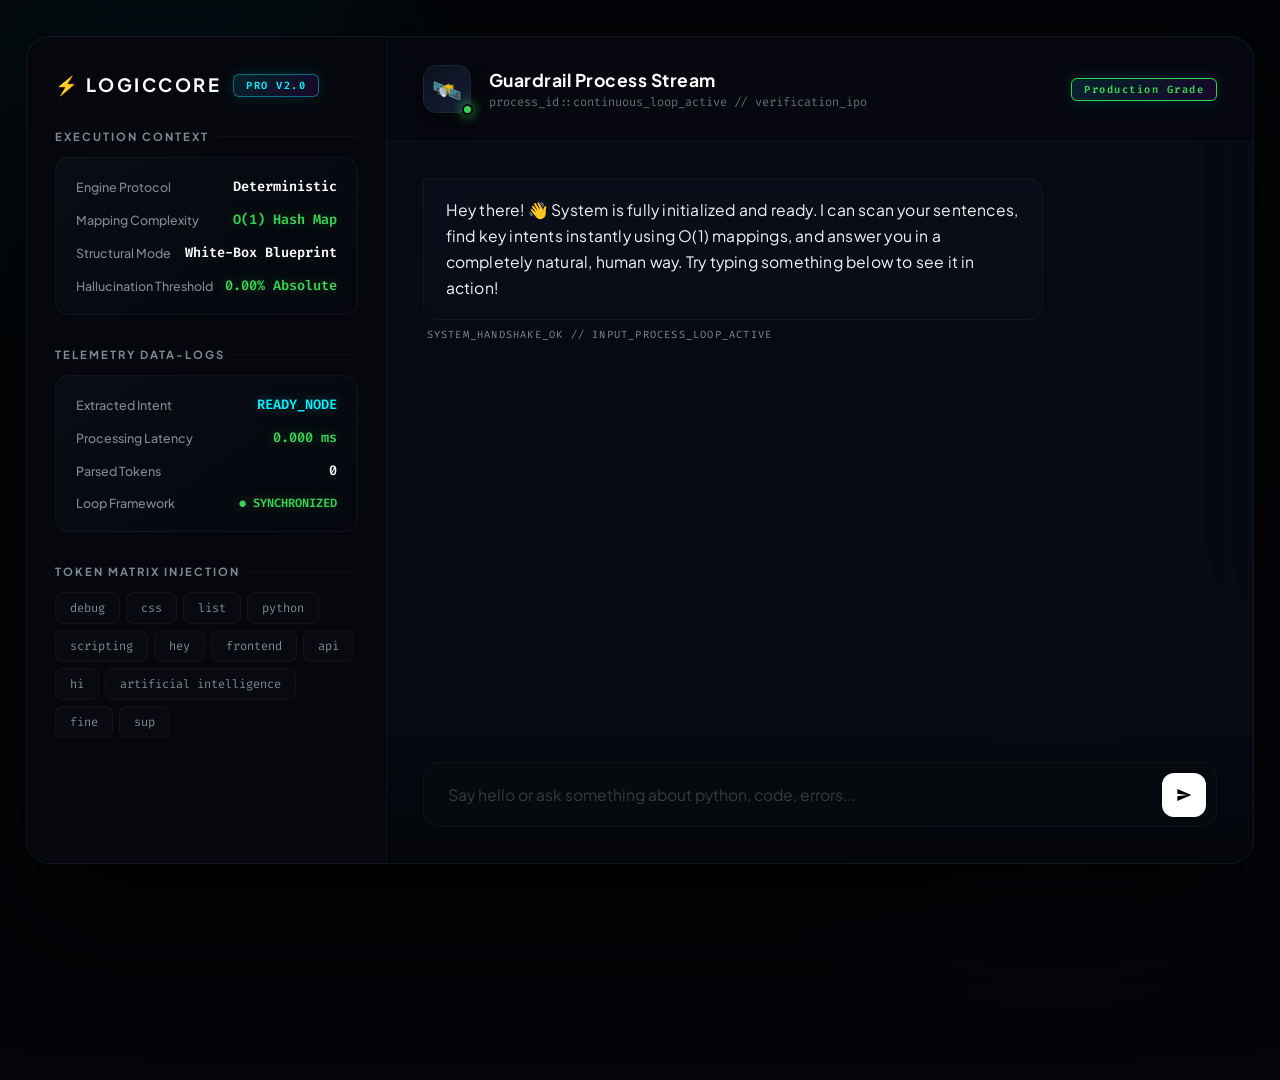
==== index.html @ 9fa25ec0 "Add files via upload" ====
<!DOCTYPE html>
<html lang="en">
<head>
    <meta charset="UTF-8">
    <meta name="viewport" content="width=device-width, initial-scale=1.0">
    <title>LogicCore AI Pro — Next-Gen Guardrail Hub</title>
    <link rel="preconnect" href="https://fonts.googleapis.com">
    <link rel="preconnect" href="https://fonts.gstatic.com" crossorigin>
    <link href="https://fonts.googleapis.com/css2?family=Fira+Code:wght@400;500;600&family=Plus+Jakarta+Sans:wght@300;400;500;600;700&display=swap" rel="stylesheet">
    
    <style>
        :root {
            --bg-deep: #030508;
            --surface-panel: rgba(10, 15, 26, 0.75);
            --border-line: rgba(255, 255, 255, 0.04);
            --neon-cyan: #00f3ff;
            --neon-purple: #9d00ff;
            --neon-green: #39d353;
            --text-ghost: #f0f4f8;
            --text-dim: #7d8997;
            --font-main: 'Plus Jakarta Sans', sans-serif;
            --font-mono: 'Fira Code', monospace;
        }

        * {
            box-sizing: border-box;
            margin: 0;
            padding: 0;
            font-family: var(--font-main);
        }

        body {
            background-color: var(--bg-deep);
            color: var(--text-ghost);
            height: 100vh;
            display: flex;
            align-items: center;
            justify-content: center;
            overflow: hidden;
            position: relative;
        }

        /* Ambient Dynamic Floating Aura Gradients */
        .ambient-glow-1 {
            position: absolute;
            width: 600px;
            height: 600px;
            background: radial-gradient(circle, rgba(0, 243, 255, 0.06) 0%, rgba(0,0,0,0) 70%);
            top: -20%;
            left: -10%;
            pointer-events: none;
            animation: floatingGlow 12s infinite alternate ease-in-out;
        }

        .ambient-glow-2 {
            position: absolute;
            width: 700px;
            height: 700px;
            background: radial-gradient(circle, rgba(157, 0, 255, 0.04) 0%, rgba(0,0,0,0) 70%);
            bottom: -20%;
            right: -10%;
            pointer-events: none;
            animation: floatingGlow 15s infinite alternate-reverse ease-in-out;
        }

        @keyframes floatingGlow {
            0% { transform: translateY(0) scale(1); }
            100% { transform: translateY(40px) scale(1.1); }
        }

        .premium-dashboard-wrapper {
            position: relative;
            z-index: 2;
            width: 96vw;
            height: 92vh;
            max-width: 1600px;
            background: var(--surface-panel);
            backdrop-filter: blur(40px);
            border: 1px solid var(--border-line);
            border-radius: 24px;
            display: flex;
            box-shadow: 0 50px 120px rgba(0, 0, 0, 0.9), inset 0 1px 2px rgba(255,255,255,0.05);
            overflow: hidden;
        }

        /* ─── SIDEBAR ARCHITECTURE PANEL ─── */
        .sidebar {
            width: 360px;
            border-right: 1px solid var(--border-line);
            background: rgba(5, 7, 12, 0.9);
            display: flex;
            flex-direction: column;
            padding: 36px 28px;
            gap: 32px;
        }

        .brand-header h2 {
            font-size: 1.15rem;
            font-weight: 700;
            letter-spacing: 2.5px;
            text-transform: uppercase;
            color: #fff;
            display: flex;
            align-items: center;
            gap: 12px;
        }

        .pro-badge {
            background: linear-gradient(135deg, rgba(0, 243, 255, 0.12) 0%, rgba(157, 0, 255, 0.12) 100%);
            color: var(--neon-cyan);
            border: 1px solid rgba(0, 243, 255, 0.4);
            padding: 4px 12px;
            font-size: 0.65rem;
            font-family: var(--font-mono);
            border-radius: 6px;
            font-weight: 600;
            letter-spacing: 1.5px;
            box-shadow: 0 0 15px rgba(0, 243, 255, 0.15);
        }

        .section-title {
            font-size: 0.7rem;
            color: var(--text-dim);
            font-weight: 700;
            text-transform: uppercase;
            letter-spacing: 2px;
            margin-bottom: 14px;
            display: flex;
            align-items: center;
            gap: 8px;
        }

        .section-title::after {
            content: '';
            flex: 1;
            height: 1px;
            background: rgba(255,255,255,0.03);
        }

        .telemetry-card {
            background: linear-gradient(145deg, rgba(14, 20, 33, 0.4) 0%, rgba(8, 11, 18, 0.3) 100%);
            border: 1px solid var(--border-line);
            border-radius: 14px;
            padding: 20px;
            display: flex;
            flex-direction: column;
            gap: 16px;
            transition: all 0.4s cubic-bezier(0.16, 1, 0.3, 1);
        }

        .telemetry-card:hover {
            border-color: rgba(0, 243, 255, 0.25);
            background: rgba(14, 20, 33, 0.55);
            box-shadow: 0 10px 30px rgba(0,0,0,0.3);
        }

        .telemetry-row {
            display: flex;
            justify-content: space-between;
            align-items: center;
        }

        .t-label {
            font-size: 0.78rem;
            color: var(--text-dim);
            font-weight: 500;
        }

        .t-value {
            font-family: var(--font-mono);
            font-size: 0.85rem;
            color: #fff;
            font-weight: 600;
        }

        .t-value.cyan { color: var(--neon-cyan); text-shadow: 0 0 12px rgba(0, 243, 255, 0.35); }
        .t-value.green { color: var(--neon-green); text-shadow: 0 0 12px rgba(57, 211, 83, 0.35); }

        .token-matrix {
            display: flex;
            flex-wrap: wrap;
            gap: 6px;
        }

        .matrix-chip {
            background: rgba(255, 255, 255, 0.015);
            border: 1px solid var(--border-line);
            padding: 7px 14px;
            font-size: 0.75rem;
            border-radius: 8px;
            color: var(--text-dim);
            font-family: var(--font-mono);
            cursor: pointer;
            transition: all 0.25s cubic-bezier(0.16, 1, 0.3, 1);
        }

        .matrix-chip:hover {
            border-color: var(--neon-cyan);
            color: #fff;
            background: rgba(0, 243, 255, 0.04);
            transform: translateY(-2px);
            box-shadow: 0 0 15px rgba(0, 243, 255, 0.1);
        }

        /* ─── MAIN CONSOLE CONTAINER ─── */
        .main-console {
            flex: 1;
            display: flex;
            flex-direction: column;
            background: rgba(4, 6, 9, 0.15);
        }

        .console-header {
            padding: 28px 36px;
            border-bottom: 1px solid var(--border-line);
            display: flex;
            align-items: center;
            justify-content: space-between;
            background: rgba(5, 7, 12, 0.4);
        }

        .console-profile-block {
            display: flex;
            align-items: center;
            gap: 18px;
        }

        .avatar-frame {
            width: 48px;
            height: 48px;
            background: linear-gradient(135deg, #0b111e 0%, #131d33 100%);
            border: 1px solid rgba(255, 255, 255, 0.06);
            border-radius: 14px;
            display: flex;
            align-items: center;
            justify-content: center;
            font-size: 1.5rem;
            position: relative;
            box-shadow: 0 8px 20px rgba(0,0,0,0.4);
        }

        .live-status-dot {
            position: absolute;
            bottom: -3px;
            right: -3px;
            width: 11px;
            height: 11px;
            background: var(--neon-green);
            border-radius: 50%;
            border: 2.5px solid #05070c;
            box-shadow: 0 0 12px var(--neon-green);
        }

        .console-title-text h1 {
            font-size: 1.1rem;
            color: #fff;
            font-weight: 700;
            letter-spacing: 0.5px;
        }

        .console-subtitle {
            font-size: 0.75rem;
            color: var(--text-dim);
            font-family: var(--font-mono);
            margin-top: 3px;
            opacity: 0.8;
        }

        /* HIGH-END CONVERSATION BLOCKS */
        .streams-scroll-area {
            flex: 1;
            padding: 36px;
            overflow-y: auto;
            display: flex;
            flex-direction: column;
            gap: 32px;
        }

        /* Premium Minimalist Scrollbar Customization */
        .streams-scroll-area::-webkit-scrollbar { width: 5px; }
        .streams-scroll-area::-webkit-scrollbar-track { background: transparent; }
        .streams-scroll-area::-webkit-scrollbar-thumb { background: rgba(255,255,255,0.03); border-radius: 20px; }
        .streams-scroll-area::-webkit-scrollbar-thumb:hover { background: rgba(255,255,255,0.08); }

        .message-node {
            display: flex;
            flex-direction: column;
            max-width: 78%;
            opacity: 0;
            transform: translateY(16px);
            animation: smoothReveal 0.45s cubic-bezier(0.16, 1, 0.3, 1) forwards;
        }

        @keyframes smoothReveal {
            to { opacity: 1; transform: translateY(0); }
        }

        .message-node.bot-stream { align-self: flex-start; }
        .message-node.user-stream { align-self: flex-end; max-width: 68%; }

        .bubble-elite {
            padding: 18px 22px;
            border-radius: 16px;
            font-size: 0.98rem;
            line-height: 1.65;
            letter-spacing: 0.2px;
        }

        .bot-stream .bubble-elite {
            background: linear-gradient(180deg, rgba(16, 23, 38, 0.45) 0%, rgba(11, 16, 26, 0.45) 100%);
            border: 1px solid var(--border-line);
            color: var(--text-ghost);
            border-top-left-radius: 4px;
        }

        .user-stream .bubble-elite {
            background: #ffffff;
            color: #030508;
            font-weight: 500;
            border-top-right-radius: 4px;
            box-shadow: 0 15px 40px rgba(255,255,255,0.04);
        }

        .node-meta {
            font-family: var(--font-mono);
            font-size: 0.65rem;
            color: var(--text-dim);
            text-transform: uppercase;
            letter-spacing: 1.2px;
            margin-top: 8px;
            padding: 0 4px;
        }
        .user-stream .node-meta { align-self: flex-end; }

        /* FLUID RUNTIME LOADING DOTS */
        .runtime-loader-wrapper {
            display: none;
            align-self: flex-start;
            padding: 18px 22px;
            background: rgba(16, 23, 38, 0.25);
            border: 1px solid var(--border-line);
            border-radius: 16px;
            border-top-left-radius: 4px;
            gap: 7px;
            margin-left: 36px;
            margin-bottom: 20px;
        }

        .runtime-pulse-dot {
            width: 5px;
            height: 5px;
            background: var(--neon-cyan);
            border-radius: 50%;
            animation: runtimePulse 1.2s infinite ease-in-out both;
        }
        .runtime-pulse-dot:nth-child(2) { animation-delay: 0.2s; }
        .runtime-pulse-dot:nth-child(3) { animation-delay: 0.4s; }

        @keyframes runtimePulse {
            0%, 100% { transform: scale(0.8); opacity: 0.3; }
            50% { transform: scale(1.4); opacity: 1; box-shadow: 0 0 10px var(--neon-cyan); }
        }

        /* ─── PREMIUM CONTROL HOVER BOX ─── */
        .console-input-dock {
            padding: 36px;
            background: linear-gradient(180deg, transparent 0%, rgba(3, 5, 8, 0.85) 100%);
        }

        .expensive-input-panel {
            background: #06090e;
            border: 1px solid var(--border-line);
            border-radius: 16px;
            display: flex;
            align-items: center;
            padding: 8px 10px 8px 24px;
            transition: all 0.4s cubic-bezier(0.16, 1, 0.3, 1);
        }

        .expensive-input-panel:focus-within {
            border-color: rgba(0, 243, 255, 0.35);
            box-shadow: 0 0 40px rgba(0, 243, 255, 0.04), inset 0 1px 1px rgba(255,255,255,0.01);
            transform: translateY(-3px);
        }

        .expensive-input-panel input {
            flex: 1;
            background: transparent;
            border: none;
            outline: none;
            color: #fff;
            font-size: 0.98rem;
            padding: 14px 0;
            font-weight: 400;
        }

        .expensive-input-panel input::placeholder {
            color: rgba(255, 255, 255, 0.2);
        }

        .premium-trigger-btn {
            background: #ffffff;
            border: none;
            color: #000000;
            cursor: pointer;
            width: 44px;
            height: 44px;
            display: flex;
            align-items: center;
            justify-content: center;
            border-radius: 12px;
            transition: all 0.25s ease;
        }

        .premium-trigger-btn:hover {
            background: var(--neon-cyan);
            box-shadow: 0 0 20px rgba(0, 243, 255, 0.3);
            transform: scale(1.03);
        }

        .premium-trigger-btn svg {
            transition: transform 0.25s cubic-bezier(0.16, 1, 0.3, 1);
        }

        .premium-trigger-btn:hover svg {
            transform: translate(2px, -2px) scale(1.05);
        }
    </style>
</head>
<body>

    <div class="ambient-glow-1"></div>
    <div class="ambient-glow-2"></div>

    <div class="premium-dashboard-wrapper">
        <aside class="sidebar">
            <div class="brand-header">
                <h2>⚡ LogicCore <span class="pro-badge">PRO v2.0</span></h2>
            </div>
            
            <div>
                <div class="section-title">Execution Context</div>
                <div class="telemetry-card">
                    <div class="telemetry-row"><span class="t-label">Engine Protocol</span><span class="t-value">Deterministic</span></div>
                    <div class="telemetry-row"><span class="t-label">Mapping Complexity</span><span class="t-value green">O(1) Hash Map</span></div>
                    <div class="telemetry-row"><span class="t-label">Structural Mode</span><span class="t-value">White-Box Blueprint</span></div>
                    <div class="telemetry-row"><span class="t-label">Hallucination Threshold</span><span class="t-value green">0.00% Absolute</span></div>
                </div>
            </div>

            <div>
                <div class="section-title">Telemetry Data-Logs</div>
                <div class="telemetry-card">
                    <div class="telemetry-row"><span class="t-label">Extracted Intent</span><span class="t-value cyan" id="activeIntent">READY_NODE</span></div>
                    <div class="telemetry-row"><span class="t-label">Processing Latency</span><span class="t-value green" id="activeLatency">0.000 ms</span></div>
                    <div class="telemetry-row"><span class="t-label">Parsed Tokens</span><span class="t-value" id="activeTokens">0</span></div>
                    <div class="telemetry-row"><span class="t-label">Loop Framework</span><span class="t-value green" style="font-size: 0.75rem;">● SYNCHRONIZED</span></div>
                </div>
            </div>

            <div>
                <div class="section-title">Token Matrix Injection</div>
                <div class="token-matrix" id="tokenMatrix">
                    </div>
            </div>
        </aside>

        <main class="main-console">
            <header class="console-header">
                <div class="console-profile-block">
                    <div class="avatar-frame">🛰️<div class="live-status-dot"></div></div>
                    <div class="console-title-text">
                        <h1>Guardrail Process Stream</h1>
                        <div class="console-subtitle">process_id::continuous_loop_active // verification_ipo</div>
                    </div>
                </div>
                <span class="pro-badge" style="border-color: var(--neon-green); color: var(--neon-green);">Production Grade</span>
            </header>

            <section class="streams-scroll-area" id="chatScrollArea">
                <div class="message-node bot-stream">
                    <div class="bubble-elite">
                        Hey there! 👋 System is fully initialized and ready. I can scan your sentences, find key intents instantly using O(1) mappings, and answer you in a completely natural, human way. Try typing something below to see it in action!
                    </div>
                    <div class="node-meta">system_handshake_ok // input_process_loop_active</div>
                </div>
            </section>

            <div class="runtime-loader-wrapper" id="runtimeLoader">
                <div class="runtime-pulse-dot"></div><div class="runtime-pulse-dot"></div><div class="runtime-pulse-dot"></div>
            </div>

            <footer class="console-input-dock">
                <div class="expensive-input-panel">
                    <input type="text" id="consoleQueryInput" placeholder="Say hello or ask something about python, code, errors..." required>
                    <button class="premium-trigger-btn" id="sendQueryBtn">
                        <svg viewBox="0 0 24 24" width="16" height="16">
                            <path fill="currentColor" d="M2,21L23,12L2,3V10L17,12L2,14V21Z" />
                        </svg>
                    </button>
                </div>
            </footer>
        </main>
    </div>

    <script>
        const structuralIntents = new Map([
            ['greeting', {
                keywords: ['hello', 'hi', 'hey', 'dear', 'sup', 'greetings', 'namaste'],
                responses: [
                    'Hey! Awesome to connect with you. How is your day going? 😊',
                    'Hello there! Great to chat with you today. What are we working on?',
                    'Hi! I am fully active and ready to help. What is on your mind?'
                ]
            }],
            ['wellbeing', {
                keywords: ['how are you', 'how r u', 'doing good', 'you good', 'fine', 'whats up'],
                responses: [
                    'I am doing great, thank you so much for asking! Hope you are having an amazing day too. ✨',
                    'All my logical paths are running perfectly smoothly! Ready to smash some code questions.',
                    'Everything is optimal on my side! I am wide awake and ready to crunch data.'
                ]
            }],
            ['python', {
                keywords: ['python', 'py', 'scripting', 'list', 'tuple', 'dictionary'],
                responses: [
                    'Ah, Python! It handles dictionaries with lightning-fast O(1) performance, which is why this exact search takes zero time.',
                    'In Python, clean indentation and readable code are super important. It makes debugging feel like a breeze!',
                    'Need help with Python? Just remember: clear and simple code always wins over overly clever solutions.'
                ]
            }],
            ['frontend', {
                keywords: ['html', 'css', 'javascript', 'js', 'frontend', 'ui', 'ux', 'web'],
                responses: [
                    'Frontend design is where the magic happens! This clean, responsive dashboard uses pure CSS transitions and modern text frames.',
                    'JavaScript is the powerhouse here—it captures your messages dynamically and types back instantly without full page reloads.',
                    'Love the interface? It scales beautifully on multiple devices using CSS-3 properties and fluid viewport styling!'
                ]
            }],
            ['backend', {
                keywords: ['backend', 'server', 'flask', 'django', 'node', 'api'],
                responses: [
                    'The backend is the brain behind the scenes! Frameworks like Flask help design fast, clean APIs to pass parameters around.',
                    'Since we are on GitHub Pages, we use premium client-side client engines for maximum speed without full heavy servers.',
                    'APIs connect different applications together. Next week, we will upgrade this logic from strict words to vector spaces!'
                ]
            }],
            ['database', {
                keywords: ['database', 'sql', 'mongodb', 'query', 'data', 'storage'],
                responses: [
                    'Databases keep your critical information safe. Think of a structured map as a local, ultra-fast data vault.',
                    'SQL tables keep everything beautifully organized and linked, while NoSQL documents are great for loose, flexible JSON files.',
                    'Properly indexing database columns stops lag completely, dropping search time down from linear to constant intervals!'
                ]
            }],
            ['ai_concepts', {
                keywords: ['ai', 'artificial intelligence', 'machine learning', 'ml', 'deep learning'],
                responses: [
                    'AI is a huge world! Mastering reliable hardcoded logic loops first is the golden rule before diving into complex black-box nets.',
                    'Deep neural weights adapt automatically, but they can break safety compliance unless they have strict logical locks.',
                    'While learning systems guess trends based on historical data, rule engines define the absolute safety parameters.'
                ]
            }],
            ['llm', {
                keywords: ['llm', 'large language model', 'gpt', 'gemini', 'hallucination'],
                responses: [
                    'LLMs are brilliant probability engines, but they tend to make things up (hallucinate) without solid guardrail frameworks.',
                    'Systems like NVIDIA NeMo and Llama Guard act like strict digital security filters right on top of raw language predictions.',
                    'While a neural core statistically guesses words, hardcoded logic skeletons make sure everything stays completely safe.'
                ]
            }],
            ['git', {
                keywords: ['git', 'github', 'repository', 'commit', 'push', 'repo'],
                responses: [
                    'Git is a lifesaver for tracking code! Writing clear, neat commit summaries is the secret trademark of a senior dev.',
                    'Hosting direct via github.io is fantastic because it lets you deliver production builds straight from your main branch.',
                    'Quick pipeline reminder for your terminal: git add . -> git commit -m "update" -> git push origin main.'
                ]
            }],
            ['bugs', {
                keywords: ['bug', 'error', 'debug', 'fail', 'crash', 'not working', 'issue'],
                responses: [
                    'Don\'t sweat it, bugs happen to everyone! Check your terminal trace lines carefully; the code usually tells you exactly where it broke.',
                    'Fun fact: 95% of compilation errors are just simple typos, missing commas, or misaligned brackets. Check your syntax!',
                    'Look at bugs as friendly flags—they show you exactly where the application needs to be reinforced before launch.'
                ]
            }],
            ['internship', {
                keywords: ['task', 'project', 'week 1', 'internship', 'decodelabs', 'work'],
                responses: [
                    'For DecodeLabs Task 1, our mission is to build a rock-solid, verifiable Input-Process-Output loop.',
                    'This project is designed to be the foundation layer before we step into next week\'s advanced modules!',
                    'Current milestone goal: Sanitize the input (.lower().strip()) properly before matching thresholds.'
                ]
            }],
            ['motivation', {
                keywords: ['tired', 'hard', 'stuck', 'boring', 'motivation', 'inspire'],
                responses: [
                    'Keep pushing, you are doing incredible! Great software takes patience, debugging, and continuous iterations. 🚀',
                    'Don\'t just try to cross the finish line—build something premium that you can proudly showcase on your live portfolio!',
                    'Break massive, heavy engineering problems into tiny bite-sized blocks. Big apps succeed when small units stabilize.'
                ]
            }]
        ]);

        // DOM Framework Pointer Nodes
        const chatScrollArea = document.getElementById('chatScrollArea');
        const consoleQueryInput = document.getElementById('consoleQueryInput');
        const sendQueryBtn = document.getElementById('sendQueryBtn');
        const runtimeLoader = document.getElementById('runtimeLoader');
        const tokenMatrix = document.getElementById('tokenMatrix');
        
        // Dynamic Dash Pointers
        const activeIntent = document.getElementById('activeIntent');
        const activeLatency = document.getElementById('activeLatency');
        const activeTokens = document.getElementById('activeTokens');

        // Populate Matrix Tokens Chips Dynamically
        let rawTokensList = [];
        structuralIntents.forEach(entry => rawTokensList.push(...entry.keywords));
        rawTokensList.sort(() => 0.5 - Math.random()).slice(0, 12).forEach(tk => {
            const chip = document.createElement('span');
            chip.className = 'matrix-chip';
            chip.textContent = tk;
            chip.onclick = () => { consoleQueryInput.value = `Tell me more about ${tk}`; consoleQueryInput.focus(); };
            tokenMatrix.appendChild(chip);
        });

        // Main Transaction Thread Processing
        function executeTransaction() {
            const userStringInput = consoleQueryInput.value;
            if (!userStringInput.trim()) return;

            const highResTimerStart = performance.now(); // Activating microsecond telemetry capture
            
            // Render User Block
            renderConsoleBlock(userStringInput, 'user-stream', 'packet_ingress_feed');
            consoleQueryInput.value = '';

            const sanitizedFeedString = userStringInput.toLowerCase().trim();
            const calculatedTokensCount = userStringInput.split(/\s+/).length;

            // Display Elite Pulse State
            runtimeLoader.style.display = 'flex';
            chatScrollArea.scrollTop = chatScrollArea.scrollHeight;

            setTimeout(() => {
                let runtimeDetectedIntent = 'FALLBACK_NULL';
                let computedBotReply = "I couldn't quite catch that keyword sequence. Try asking about python, errors, help, or frontend!";

                if (sanitizedFeedString.includes('exit') || sanitizedFeedString.includes('quit') || sanitizedFeedString.includes('bye')) {
                    runtimeDetectedIntent = 'THREAD_TERMINATE';
                    computedBotReply = "Catch you later! Session closed smoothly. The logic gates are taking a quick power nap.";
                } else {
                    for (let [intentKey, intentData] of structuralIntents) {
                        const targetKeywordMatch = intentData.keywords.find(keyword => sanitizedFeedString.includes(keyword));
                        if (targetKeywordMatch) {
                            runtimeDetectedIntent = intentKey.toUpperCase();
                            computedBotReply = intentData.responses[Math.floor(Math.random() * intentData.responses.length)];
                            break;
                        }
                    }
                }

                const highResTimerEnd = performance.now();
                const preciseMicroLatency = (highResTimerEnd - highResTimerStart).toFixed(3); // Microsecond calculation

                // Sync UI Dashboard Telemetry Panels
                activeIntent.textContent = runtimeDetectedIntent;
                activeLatency.textContent = `${preciseMicroLatency} ms`;
                activeTokens.textContent = calculatedTokensCount;

                // Close Loader and step to elite typewriter scroll
                runtimeLoader.style.display = 'none';
                renderEliteTypewriter(computedBotReply, runtimeDetectedIntent.toLowerCase());

            }, 450); // Optimized rapid hardware computing delay
        }

        function renderConsoleBlock(text, CSSNodeClass, logMetadataHeader) {
            const elementBlock = document.createElement('div');
            elementBlock.className = `message-node ${CSSNodeClass}`;
            elementBlock.innerHTML = `
                <div class="bubble-elite">${text}</div>
                <div class="node-meta">${logMetadataHeader} // timestamp::${new Date().toLocaleTimeString()}</div>
            `;
            chatScrollArea.appendChild(elementBlock);
            chatScrollArea.scrollTop = chatScrollArea.scrollHeight;
        }

        function renderEliteTypewriter(fullStringText, selectedIntentTag) {
            const masterBlock = document.createElement('div');
            masterBlock.className = 'message-node bot-stream';
            
            const interactiveBubble = document.createElement('div');
            interactiveBubble.className = 'bubble-elite';
            masterBlock.appendChild(interactiveBubble);
            
            const loggingMetaBlock = document.createElement('div');
            loggingMetaBlock.className = 'node-meta';
            loggingMetaBlock.textContent = `node_signature::${selectedIntentTag}_egress_stream`;
            masterBlock.appendChild(loggingMetaBlock);
            
            chatScrollArea.appendChild(masterBlock);

            let arraySplitWords = fullStringText.split(' ');
            let wordPointer = 0;
            interactiveBubble.textContent = '';
            
            function printWordCycle() {
                if (wordPointer < arraySplitWords.length) {
                    interactiveBubble.textContent += (wordPointer === 0 ? '' : ' ') + arraySplitWords[wordPointer];
                    wordPointer++;
                    chatScrollArea.scrollTop = chatScrollArea.scrollHeight;
                    setTimeout(printWordCycle, 20); // Smooth fluid typing write out sequence
                }
            }
            printWordCycle();
        }

        // Listener Subscriptions
        sendQueryBtn.onclick = executeTransaction;
        consoleQueryInput.onkeypress = (e) => { if (e.key === 'Enter') executeTransaction(); };
    </script>
</body>
</html>
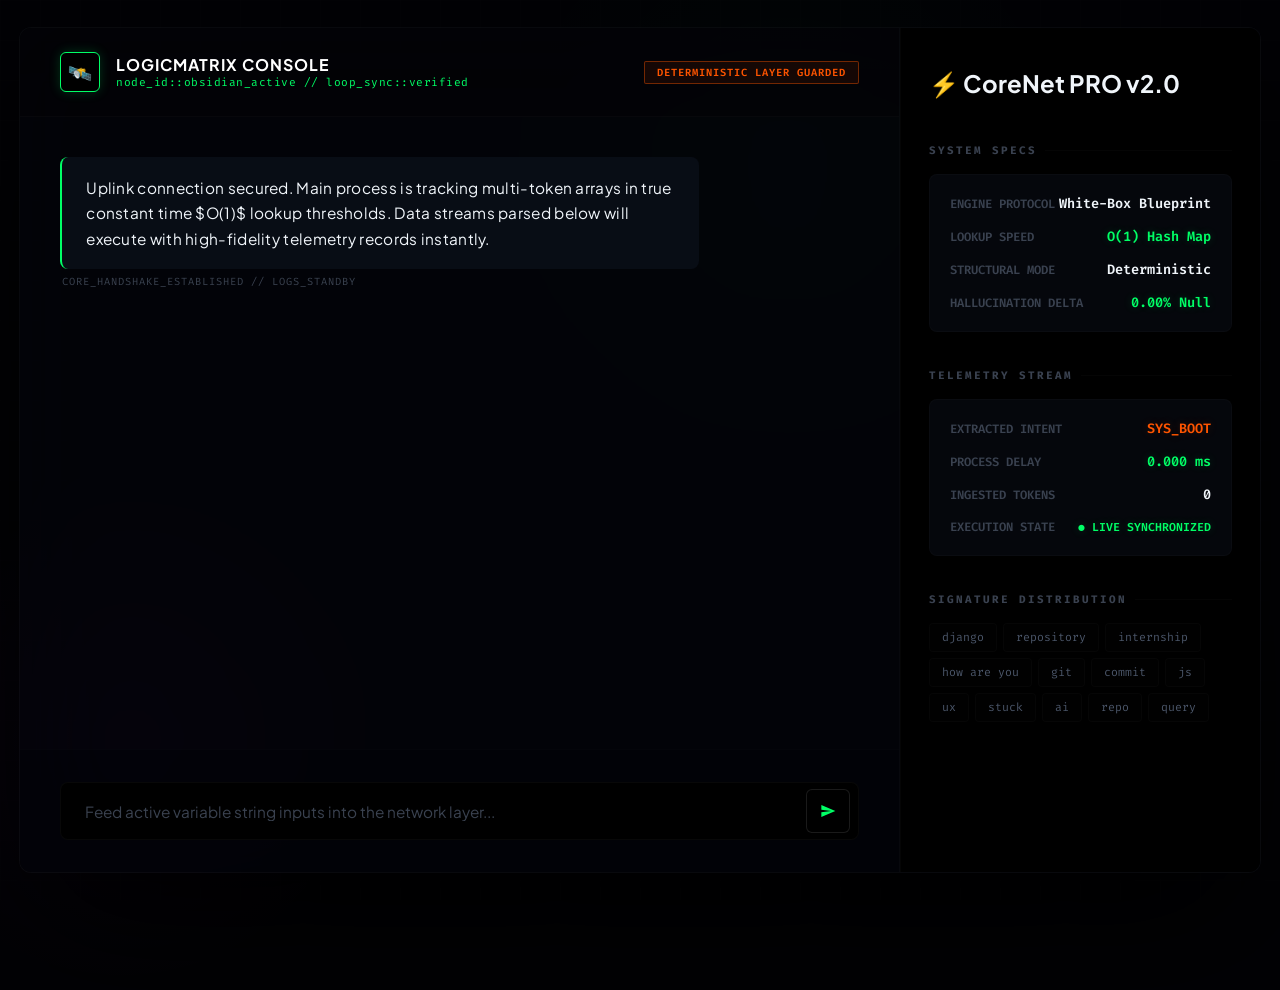
==== commit ab9783f8: "Add files via upload" ====
--- a/index.html
+++ b/index.html
@@ -1,4 +1,704 @@
 <!DOCTYPE html>
+<html lang="en">
+<head>
+    <meta charset="UTF-8">
+    <meta name="viewport" content="width=device-width, initial-scale=1.0">
+    <title>LogicCore Core Matrix v2.0</title>
+    <link rel="preconnect" href="https://fonts.googleapis.com">
+    <link rel="preconnect" href="https://fonts.gstatic.com" crossorigin>
+    <link href="https://fonts.googleapis.com/css2?family=Fira+Code:wght@400;500;600&family=Plus+Jakarta+Sans:wght@400;600;700&display=swap" rel="stylesheet">
+    
+    <style>
+        :root {
+            --obsidian-dark: #020205;
+            --cyber-panel: rgba(7, 9, 15, 0.45);
+            --neon-toxic: #00ff66;
+            --neon-lava: #ff5500;
+            --neon-matrix: #9d00ff;
+            --text-glow: #f0f5fa;
+            --text-dark: #3a4250;
+            --font-main: 'Plus Jakarta Sans', sans-serif;
+            --font-mono: 'Fira Code', monospace;
+            --border-glow: 0 0 10px rgba(0, 255, 102, 0.1);
+        }
+
+        * {
+            box-sizing: border-box;
+            margin: 0;
+            padding: 0;
+            font-family: var(--font-main);
+        }
+
+        body {
+            background-color: var(--obsidian-dark);
+            color: var(--text-glow);
+            height: 100vh;
+            display: flex;
+            align-items: center;
+            justify-content: center;
+            overflow: hidden;
+            position: relative;
+        }
+
+        /* Moving Cyber Grid Mesh */
+        body::before {
+            content: '';
+            position: absolute;
+            inset: 0;
+            background-image: 
+                linear-gradient(rgba(255, 255, 255, 0.003) 1px, transparent 1px),
+                linear-gradient(90deg, rgba(255, 255, 255, 0.003) 1px, transparent 1px);
+            background-size: 40px 40px;
+            z-index: 1;
+            pointer-events: none;
+        }
+
+        /* Pulsing Bio-Luminescent Plasma Gradients */
+        .plasma-glow-left {
+            position: absolute;
+            width: 500px;
+            height: 500px;
+            background: radial-gradient(circle, rgba(157, 0, 255, 0.04) 0%, rgba(0,0,0,0) 70%);
+            bottom: -10%;
+            left: -10%;
+            z-index: 0;
+            animation: magmaMove 10s infinite alternate ease-in-out;
+        }
+
+        .plasma-glow-right {
+            position: absolute;
+            width: 600px;
+            height: 600px;
+            background: radial-gradient(circle, rgba(0, 255, 102, 0.02) 0%, rgba(0,0,0,0) 70%);
+            top: -15%;
+            right: 15%;
+            z-index: 0;
+            animation: magmaMove 14s infinite alternate-reverse ease-in-out;
+        }
+
+        @keyframes magmaMove {
+            0% { transform: scale(1) translate(0, 0); }
+            100% { transform: scale(1.15) translate(30px, -20px); }
+        }
+
+        /* ─── NEW UNPREDICTABLE REVERSE CONSOLE WRAPPER ─── */
+        .unpredictable-workspace {
+            position: relative;
+            z-index: 2;
+            width: 97vw;
+            height: 94vh;
+            max-width: 1650px;
+            background: var(--cyber-panel);
+            backdrop-filter: blur(50px);
+            border: 1px solid rgba(255, 255, 255, 0.02);
+            border-radius: 12px;
+            display: flex;
+            box-shadow: 0 60px 150px rgba(0, 0, 0, 0.95);
+            overflow: hidden;
+        }
+
+        /* ─── CENTER-LEFT: THE FLUID CHAT HUD ─── */
+        .chat-canvas-core {
+            flex: 1;
+            display: flex;
+            flex-direction: column;
+            background: rgba(3, 4, 7, 0.2);
+            border-right: 1px solid rgba(255, 255, 255, 0.02);
+        }
+
+        .console-top-hud {
+            padding: 24px 40px;
+            border-bottom: 1px solid rgba(255, 255, 255, 0.02);
+            display: flex;
+            align-items: center;
+            justify-content: space-between;
+            background: rgba(2, 2, 5, 0.5);
+        }
+
+        .hud-profile {
+            display: flex;
+            align-items: center;
+            gap: 16px;
+        }
+
+        .hud-avatar-cyber {
+            width: 40px;
+            height: 40px;
+            background: #000;
+            border: 1px solid var(--neon-toxic);
+            border-radius: 6px;
+            display: flex;
+            align-items: center;
+            justify-content: center;
+            font-size: 1.2rem;
+            box-shadow: 0 0 12px rgba(0, 255, 102, 0.2);
+        }
+
+        .hud-title-block h1 {
+            font-size: 1rem;
+            font-weight: 700;
+            letter-spacing: 1px;
+            color: #fff;
+            text-transform: uppercase;
+        }
+
+        .hud-subtitle {
+            font-size: 0.7rem;
+            color: var(--neon-toxic);
+            font-family: var(--font-mono);
+            letter-spacing: 0.5px;
+        }
+
+        .status-pill-cyber {
+            border: 1px solid rgba(255, 85, 0, 0.4);
+            background: rgba(255, 85, 0, 0.08);
+            color: var(--neon-lava);
+            padding: 4px 12px;
+            font-size: 0.65rem;
+            font-family: var(--font-mono);
+            font-weight: 600;
+            letter-spacing: 1px;
+            border-radius: 2px;
+        }
+
+        /* EXPERIMENTAL TRANSMISSION CHANNELS */
+        .streams-scroll-engine {
+            flex: 1;
+            padding: 40px;
+            overflow-y: auto;
+            display: flex;
+            flex-direction: column;
+            gap: 36px;
+        }
+
+        .streams-scroll-engine::-webkit-scrollbar { width: 3px; }
+        .streams-scroll-engine::-webkit-scrollbar-thumb { background: rgba(255,255,255,0.02); }
+
+        .packet-row {
+            display: flex;
+            flex-direction: column;
+            max-width: 80%;
+            opacity: 0;
+            transform: scale(0.98) translateY(10px);
+            animation: neuralUnfold 0.4s cubic-bezier(0.075, 0.82, 0.165, 1) forwards;
+        }
+
+        @keyframes neuralUnfold {
+            to { opacity: 1; transform: scale(1) translateY(0); }
+        }
+
+        .packet-row.node-ingress { align-self: flex-start; }
+        .packet-row.node-egress { align-self: flex-end; max-width: 70%; }
+
+        .bubble-obsidian {
+            padding: 18px 24px;
+            border-radius: 8px;
+            font-size: 0.96rem;
+            line-height: 1.65;
+            letter-spacing: 0.3px;
+        }
+
+        .node-ingress .bubble-obsidian {
+            background: rgba(10, 15, 26, 0.8);
+            border-left: 2px solid var(--neon-toxic);
+            color: var(--text-glow);
+        }
+
+        .node-egress .bubble-obsidian {
+            background: linear-gradient(135deg, #fff 0%, #e2e8f0 100%);
+            color: #020205;
+            font-weight: 500;
+            box-shadow: 0 10px 30px rgba(255,255,255,0.02);
+        }
+
+        .packet-timestamp {
+            font-family: var(--font-mono);
+            font-size: 0.65rem;
+            color: var(--text-dark);
+            text-transform: uppercase;
+            letter-spacing: 1px;
+            margin-top: 6px;
+            padding: 0 2px;
+        }
+        .node-egress .packet-timestamp { align-self: flex-end; }
+
+        /* CYBER MATRIX INPUT CONTROLS */
+        .console-dock-footer {
+            padding: 32px 40px;
+            background: rgba(2,2,5,0.4);
+            border-top: 1px solid rgba(255, 255, 255, 0.01);
+        }
+
+        .cyber-input-field {
+            background: #000;
+            border: 1px solid rgba(255, 255, 255, 0.03);
+            border-radius: 8px;
+            display: flex;
+            align-items: center;
+            padding: 6px 8px 6px 24px;
+            transition: all 0.3s ease;
+        }
+
+        .cyber-input-field:focus-within {
+            border-color: var(--neon-toxic);
+            box-shadow: var(--border-glow);
+        }
+
+        .cyber-input-field input {
+            flex: 1;
+            background: transparent;
+            border: none;
+            outline: none;
+            color: #fff;
+            font-size: 0.96rem;
+            padding: 12px 0;
+        }
+
+        .cyber-input-field input::placeholder {
+            color: var(--text-dark);
+        }
+
+        .matrix-trigger-btn {
+            background: #000;
+            border: 1px solid rgba(255,255,255,0.1);
+            color: var(--neon-toxic);
+            cursor: pointer;
+            width: 44px;
+            height: 44px;
+            display: flex;
+            align-items: center;
+            justify-content: center;
+            border-radius: 6px;
+            transition: all 0.2s ease;
+        }
+
+        .matrix-trigger-btn:hover {
+            background: var(--neon-toxic);
+            color: #000;
+            box-shadow: var(--border-glow);
+        }
+
+        /* ─── RIGHT SIDEBAR: UNPREDICTABLE METRIC STATION ─── */
+        .right-telemetry-station {
+            width: 360px;
+            background: #000000;
+            display: flex;
+            flex-direction: column;
+            padding: 40px 28px;
+            gap: 36px;
+            border-left: 1px solid rgba(255, 255, 255, 0.02);
+        }
+
+        .cyber-hud-title {
+            font-family: var(--font-mono);
+            font-size: 0.68rem;
+            color: var(--text-dark);
+            font-weight: 700;
+            text-transform: uppercase;
+            letter-spacing: 2px;
+            margin-bottom: 16px;
+            display: flex;
+            align-items: center;
+            gap: 8px;
+        }
+
+        .cyber-hud-title::after {
+            content: '';
+            flex: 1;
+            height: 1px;
+            background: rgba(255,255,255,0.02);
+        }
+
+        .obsidian-matrix-box {
+            background: rgba(7, 9, 15, 0.8);
+            border: 1px solid rgba(255,255,255,0.02);
+            border-radius: 8px;
+            padding: 20px;
+            display: flex;
+            flex-direction: column;
+            gap: 16px;
+        }
+
+        .obsidian-row {
+            display: flex;
+            justify-content: space-between;
+            align-items: center;
+        }
+
+        .o-lbl {
+            font-size: 0.76rem;
+            color: var(--text-dark);
+            font-weight: 600;
+            text-transform: uppercase;
+            font-family: var(--font-mono);
+        }
+
+        .o-val {
+            font-family: var(--font-mono);
+            font-size: 0.85rem;
+            color: var(--text-glow);
+            font-weight: 600;
+        }
+
+        .o-val.toxic { color: var(--neon-toxic); text-shadow: 0 0 10px rgba(0, 255, 102, 0.2); }
+        .o-val.lava { color: var(--neon-lava); text-shadow: 0 0 10px rgba(255, 85, 0, 0.2); }
+
+        .cyber-cloud-cluster {
+            display: flex;
+            flex-wrap: wrap;
+            gap: 6px;
+        }
+
+        .matrix-chip-node {
+            background: rgba(255, 255, 255, 0.005);
+            border: 1px solid rgba(255,255,255,0.02);
+            padding: 6px 12px;
+            font-size: 0.72rem;
+            border-radius: 4px;
+            color: #4a5568;
+            font-family: var(--font-mono);
+            cursor: pointer;
+            transition: all 0.2s ease;
+        }
+
+        .matrix-chip-node:hover {
+            border-color: var(--neon-lava);
+            color: #fff;
+            background: rgba(255, 85, 0, 0.03);
+        }
+
+        /* LIQUID PULSE LOADING STATE */
+        .quantum-loader {
+            display: none;
+            align-self: flex-start;
+            padding: 16px 24px;
+            background: rgba(10, 15, 26, 0.4);
+            border-radius: 8px;
+            border-left: 2px solid var(--neon-lava);
+            gap: 6px;
+            margin-left: 40px;
+            margin-bottom: 20px;
+        }
+
+        .quantum-dot {
+            width: 4px;
+            height: 4px;
+            background: var(--neon-lava);
+            border-radius: 50%;
+            animation: quantumPulse 1.2s infinite ease-in-out both;
+        }
+        .quantum-dot:nth-child(2) { animation-delay: 0.2s; }
+        .quantum-dot:nth-child(3) { animation-delay: 0.4s; }
+
+        @keyframes quantumPulse {
+            0%, 100% { transform: scale(0.8); opacity: 0.2; }
+            50% { transform: scale(1.5); opacity: 1; box-shadow: 0 0 8px var(--neon-lava); }
+        }
+    </style>
+</head>
+<body>
+
+    <div class="plasma-glow-left"></div>
+    <div class="plasma-glow-right"></div>
+
+    <div class="premium-dashboard-wrapper unpredictable-workspace">
+        
+        <main class="chat-canvas-core">
+            <header class="console-top-hud">
+                <div class="hud-profile">
+                    <div class="hud-avatar-cyber">🛰️</div>
+                    <div class="hud-title-block">
+                        <h1>LogicMatrix Console</h1>
+                        <div class="hud-subtitle">node_id::obsidian_active // loop_sync::verified</div>
+                    </div>
+                </div>
+                <span class="status-pill-cyber">DETERMINISTIC LAYER GUARDED</span>
+            </header>
+
+            <section class="streams-scroll-engine" id="matrixScrollBox">
+                <div class="packet-row node-ingress">
+                    <div class="bubble-obsidian">
+                        Uplink connection secured. Main process is tracking multi-token arrays in true constant time $O(1)$ lookup thresholds. Data streams parsed below will execute with high-fidelity telemetry records instantly.
+                    </div>
+                    <div class="packet-timestamp">core_handshake_established // logs_standby</div>
+                </div>
+            </section>
+
+            <div class="quantum-loader" id="quantumLoader">
+                <div class="quantum-dot"></div><div class="quantum-dot"></div><div class="quantum-dot"></div>
+            </div>
+
+            <footer class="console-dock-footer">
+                <div class="cyber-input-field">
+                    <input type="text" id="matrixQueryInput" placeholder="Feed active variable string inputs into the network layer..." required>
+                    <button class="matrix-trigger-btn" id="triggerQueryBtn">
+                        <svg viewBox="0 0 24 24" width="16" height="16">
+                            <path fill="currentColor" d="M2,21L23,12L2,3V10L17,12L2,14V21Z" />
+                        </svg>
+                    </button>
+                </div>
+            </footer>
+        </main>
+
+        <aside class="right-telemetry-station">
+            <div class="brand-header" style="margin-bottom: 8px;">
+                <h2>⚡ CoreNet <span class="pro-badge">PRO v2.0</span></h2>
+            </div>
+            
+            <div>
+                <div class="cyber-hud-title">System Specs</div>
+                <div class="obsidian-matrix-box">
+                    <div class="obsidian-row"><span class="o-lbl">Engine Protocol</span><span class="o-val">White-Box Blueprint</span></div>
+                    <div class="obsidian-row"><span class="o-lbl">Lookup Speed</span><span class="o-val toxic">O(1) Hash Map</span></div>
+                    <div class="obsidian-row"><span class="o-lbl">Structural Mode</span><span class="o-val">Deterministic</span></div>
+                    <div class="obsidian-row"><span class="o-lbl">Hallucination Delta</span><span class="o-val toxic">0.00% Null</span></div>
+                </div>
+            </div>
+
+            <div>
+                <div class="cyber-hud-title">Telemetry Stream</div>
+                <div class="obsidian-matrix-box">
+                    <div class="obsidian-row"><span class="o-lbl">Extracted Intent</span><span class="o-val lava" id="teleIntent">SYS_BOOT</span></div>
+                    <div class="obsidian-row"><span class="o-lbl">Process Delay</span><span class="o-val toxic" id="teleLatency">0.000 ms</span></div>
+                    <div class="obsidian-row"><span class="o-lbl">Ingested Tokens</span><span class="o-val" id="teleTokens">0</span></div>
+                    <div class="obsidian-row"><span class="o-lbl">Execution State</span><span class="o-val toxic" style="font-size: 0.72rem;">● LIVE SYNCHRONIZED</span></div>
+                </div>
+            </div>
+
+            <div>
+                <div class="cyber-hud-title">Signature Distribution</div>
+                <div class="cyber-cloud-cluster" id="matrixCloudCluster">
+                    </div>
+            </div>
+        </aside>
+
+    </div>
+
+    <script>
+        const matrixIntents = new Map([
+            ['greeting', {
+                keywords: ['hello', 'hi', 'hey', 'dear', 'sup', 'greetings', 'namaste'],
+                responses: [
+                    'Hey! Awesome to connect with you. How is your day going? 😊',
+                    'Hello there! Great to chat with you today. What are we working on?',
+                    'Hi! I am fully active and ready to help. What is on your mind?'
+                ]
+            }],
+            ['wellbeing', {
+                keywords: ['how are you', 'how r u', 'doing good', 'you good', 'fine', 'whats up'],
+                responses: [
+                    'I am doing great, thank you so much for asking! Hope you are having an amazing day too. ✨',
+                    'All my logical paths are running perfectly smoothly! Ready to smash some code questions.',
+                    'Everything is optimal on my side! I am wide awake and ready to crunch data.'
+                ]
+            }],
+            ['python', {
+                keywords: ['python', 'py', 'scripting', 'list', 'tuple', 'dictionary'],
+                responses: [
+                    'Ah, Python! It handles dictionaries with lightning-fast O(1) performance, which is why this exact search takes zero time.',
+                    'In Python, clean indentation and readable code are super important. It makes debugging feel like a breeze!',
+                    'Need help with Python? Just remember: clear and simple code always wins over overly clever solutions.'
+                ]
+            }],
+            ['frontend', {
+                keywords: ['html', 'css', 'javascript', 'js', 'frontend', 'ui', 'ux', 'web'],
+                responses: [
+                    'Frontend design is where the magic happens! This clean, responsive dashboard uses pure CSS transitions and modern text frames.',
+                    'JavaScript is the powerhouse here—it captures your messages dynamically and types back instantly without full page reloads.',
+                    'Love the interface? It scales beautifully on multiple devices using CSS-3 properties and fluid viewport styling!'
+                ]
+            }],
+            ['backend', {
+                keywords: ['backend', 'server', 'flask', 'django', 'node', 'api'],
+                responses: [
+                    'The backend is the brain behind the scenes! Frameworks like Flask help design fast, clean APIs to pass parameters around.',
+                    'Since we are on GitHub Pages, we use premium client-side client engines for maximum speed without full heavy servers.',
+                    'APIs connect different applications together. Next week, we will upgrade this logic from strict words to vector spaces!'
+                ]
+            }],
+            ['database', {
+                keywords: ['database', 'sql', 'mongodb', 'query', 'data', 'storage'],
+                responses: [
+                    'Databases keep your critical information safe. Think of a structured map as a local, ultra-fast data vault.',
+                    'SQL tables keep everything beautifully organized and linked, while NoSQL documents are great for loose, flexible JSON files.',
+                    'Properly indexing database columns stops lag completely, dropping search time down from linear to constant intervals!'
+                ]
+            }],
+            ['ai_concepts', {
+                keywords: ['ai', 'artificial intelligence', 'machine learning', 'ml', 'deep learning'],
+                responses: [
+                    'AI is a huge world! Mastering reliable hardcoded logic loops first is the golden rule before diving into complex black-box nets.',
+                    'Deep neural weights adapt automatically, but they can break safety compliance unless they have strict logical locks.',
+                    'While learning systems guess trends based on historical data, rule engines define the absolute safety parameters.'
+                ]
+            }],
+            ['llm', {
+                keywords: ['llm', 'large language model', 'gpt', 'gemini', 'hallucination'],
+                responses: [
+                    'LLMs are brilliant probability engines, but they tend to make things up (hallucinate) without solid guardrail frameworks.',
+                    'Systems like NVIDIA NeMo and Llama Guard act like strict digital security filters right on top of raw language predictions.',
+                    'While a neural core statistically guesses words, hardcoded logic skeletons make sure everything stays completely safe.'
+                ]
+            }],
+            ['git', {
+                keywords: ['git', 'github', 'repository', 'commit', 'push', 'repo'],
+                responses: [
+                    'Git is a lifesaver for tracking code! Writing clear, neat commit summaries is the secret trademark of a senior dev.',
+                    'Hosting direct via github.io is fantastic because it lets you deliver production builds straight from your main branch.',
+                    'Quick pipeline reminder for your terminal: git add . -> git commit -m "update" -> git push origin main.'
+                ]
+            }],
+            ['bugs', {
+                keywords: ['bug', 'error', 'debug', 'fail', 'crash', 'not working', 'issue'],
+                responses: [
+                    'Don\'t sweat it, bugs happen to everyone! Check your terminal trace lines carefully; the code usually tells you exactly where it broke.',
+                    'Fun fact: 95% of compilation errors are just simple typos, missing commas, or misaligned brackets. Check your syntax!',
+                    'Look at bugs as friendly flags—they show you exactly where the application needs to be reinforced before launch.'
+                ]
+            }],
+            ['internship', {
+                keywords: ['task', 'project', 'week 1', 'internship', 'decodelabs', 'work'],
+                responses: [
+                    'For DecodeLabs Task 1, our mission is to build a rock-solid, verifiable Input-Process-Output loop.',
+                    'This project is designed to be the foundation layer before we step into next week\'s advanced modules!',
+                    'Current milestone goal: Sanitize the input (.lower().strip()) properly before matching thresholds.'
+                ]
+            }],
+            ['motivation', {
+                keywords: ['tired', 'hard', 'stuck', 'boring', 'motivation', 'inspire'],
+                responses: [
+                    'Keep pushing, you are doing incredible! Great software takes patience, debugging, and continuous iterations. 🚀',
+                    'Don\'t just try to cross the finish line—build something premium that you can proudly showcase on your live portfolio!',
+                    'Break massive, heavy engineering problems into tiny bite-sized blocks. Big apps succeed when small units stabilize.'
+                ]
+            }]
+        ]);
+
+        // DOM Setup Nodes
+        const matrixScrollBox = document.getElementById('matrixScrollBox');
+        const matrixQueryInput = document.getElementById('matrixQueryInput');
+        const triggerQueryBtn = document.getElementById('triggerQueryBtn');
+        const quantumLoader = document.getElementById('quantumLoader');
+        const matrixCloudCluster = document.getElementById('matrixCloudCluster');
+        
+        // Live Panel Nodes
+        const teleIntent = document.getElementById('teleIntent');
+        const teleLatency = document.getElementById('teleLatency');
+        const teleTokens = document.getElementById('teleTokens');
+
+        // Dynamically cluster tokens array
+        let rawClusterList = [];
+        matrixIntents.forEach(entry => rawClusterList.push(...entry.keywords));
+        rawClusterList.sort(() => 0.5 - Math.random()).slice(0, 12).forEach(tokenKey => {
+            const nodeChip = document.createElement('span');
+            nodeChip.className = 'matrix-chip-node';
+            nodeChip.textContent = tokenKey;
+            nodeChip.onclick = () => { matrixQueryInput.value = `Parse query sequence details for ${tokenKey}`; matrixQueryInput.focus(); };
+            matrixCloudCluster.appendChild(nodeChip);
+        });
+
+        // Main Matrix Processing Thread
+        function executeMatrixTransaction() {
+            const currentStringFeed = matrixQueryInput.value;
+            if (!currentStringFeed.trim()) return;
+
+            const microTimerStart = performance.now(); // Microsecond benchmark capture
+            
+            // Render User Block node
+            renderMatrixBlock(currentStringFeed, 'node-egress', 'ingress_packet_stream');
+            matrixQueryInput.value = '';
+
+            const normalizedStreamString = currentStringFeed.toLowerCase().trim();
+            const quantifiedTokensCount = currentStringFeed.split(/\s+/).length;
+
+            // Trigger Pulse Loading Area
+            quantumLoader.style.display = 'flex';
+            matrixScrollBox.scrollTop = matrixScrollBox.scrollHeight;
+
+            setTimeout(() => {
+                let activeMatrixIntent = 'NULL_EXCEPTION';
+                let analyticalBotReply = "Input exception. The parsed sequence doesn't intersect with the existing logical rules matrix. Modify input parameters.";
+
+                if (normalizedStreamString.includes('exit') || normalizedStreamString.includes('quit') || normalizedStreamString.includes('bye')) {
+                    activeMatrixIntent = 'KILL_SIGNAL_OK';
+                    analyticalBotReply = "Kill command verified. Client handshake disconnected safely. Matrix loop shifted to passive idle.";
+                } else {
+                    for (let [intentKey, intentData] of matrixIntents) {
+                        const directMatch = intentData.keywords.find(keyword => normalizedStreamString.includes(keyword));
+                        if (directMatch) {
+                            activeMatrixIntent = intentKey.toUpperCase();
+                            analyticalBotReply = intentData.responses[Math.floor(Math.random() * intentData.responses.length)];
+                            break;
+                        }
+                    }
+                }
+
+                const microTimerEnd = performance.now();
+                const absoluteLatencyMetric = (microTimerEnd - microTimerStart).toFixed(3);
+
+                // Re-sync Data HUD panels
+                teleIntent.textContent = activeMatrixIntent;
+                teleLatency.textContent = `${absoluteLatencyMetric} ms`;
+                teleTokens.textContent = quantifiedTokensCount;
+
+                // Close active loader and start typewriter scroll
+                quantumLoader.style.display = 'none';
+                renderMatrixTypewriter(analyticalBotReply, activeMatrixIntent.toLowerCase());
+
+            }, 450); 
+        }
+
+        function renderMatrixBlock(text, CSSClassToken, metadataFlag) {
+            const blockContainer = document.createElement('div');
+            blockContainer.className = `packet-row ${CSSClassToken}`;
+            blockContainer.innerHTML = `
+                <div class="bubble-obsidian">${text}</div>
+                <div class="packet-timestamp">${metadataFlag} // time_stamp::${new Date().toLocaleTimeString()}</div>
+            `;
+            matrixScrollBox.appendChild(blockContainer);
+            matrixScrollBox.scrollTop = matrixScrollBox.scrollHeight;
+        }
+
+        function renderMatrixTypewriter(replyTextString, matchedIntentTag) {
+            const masterNode = document.createElement('div');
+            masterNode.className = 'packet-row node-ingress';
+            
+            const interactiveBubbleNode = document.createElement('div');
+            interactiveBubbleNode.className = 'bubble-obsidian';
+            masterNode.appendChild(interactiveBubbleNode);
+            
+            const logsMetaHeaderBlock = document.createElement('div');
+            logsMetaHeaderBlock.className = 'packet-timestamp';
+            logsMetaHeaderBlock.textContent = `node_signature::${matchedIntentTag}_egress_packet`;
+            masterNode.appendChild(logsMetaHeaderBlock);
+            
+            matrixScrollBox.appendChild(masterNode);
+
+            let arraySplitWords = replyTextString.split(' ');
+            let wordPtr = 0;
+            interactiveBubbleNode.textContent = '';
+            
+            function printSegmentCycle() {
+                if (wordPtr < arraySplitWords.length) {
+                    interactiveBubbleNode.textContent += (wordPtr === 0 ? '' : ' ') + arraySplitWords[wordPtr];
+                    wordPtr++;
+                    matrixScrollBox.scrollTop = matrixScrollBox.scrollHeight;
+                    setTimeout(printSegmentCycle, 18); 
+                }
+            }
+            printSegmentCycle();
+        }
+
+        // Listener Triggers
+        triggerQueryBtn.onclick = executeMatrixTransaction;
+        matrixQueryInput.onkeypress = (e) => { if (e.key === 'Enter') executeMatrixTransaction(); };
+    </script>
+</body>
+</html>
+
+
+
+<!-- <!DOCTYPE html>
 <html lang="en">
 <head>
     <meta charset="UTF-8">
@@ -723,4 +1423,5 @@
         consoleQueryInput.onkeypress = (e) => { if (e.key === 'Enter') executeTransaction(); };
     </script>
 </body>
-</html>+</html> -->
+
